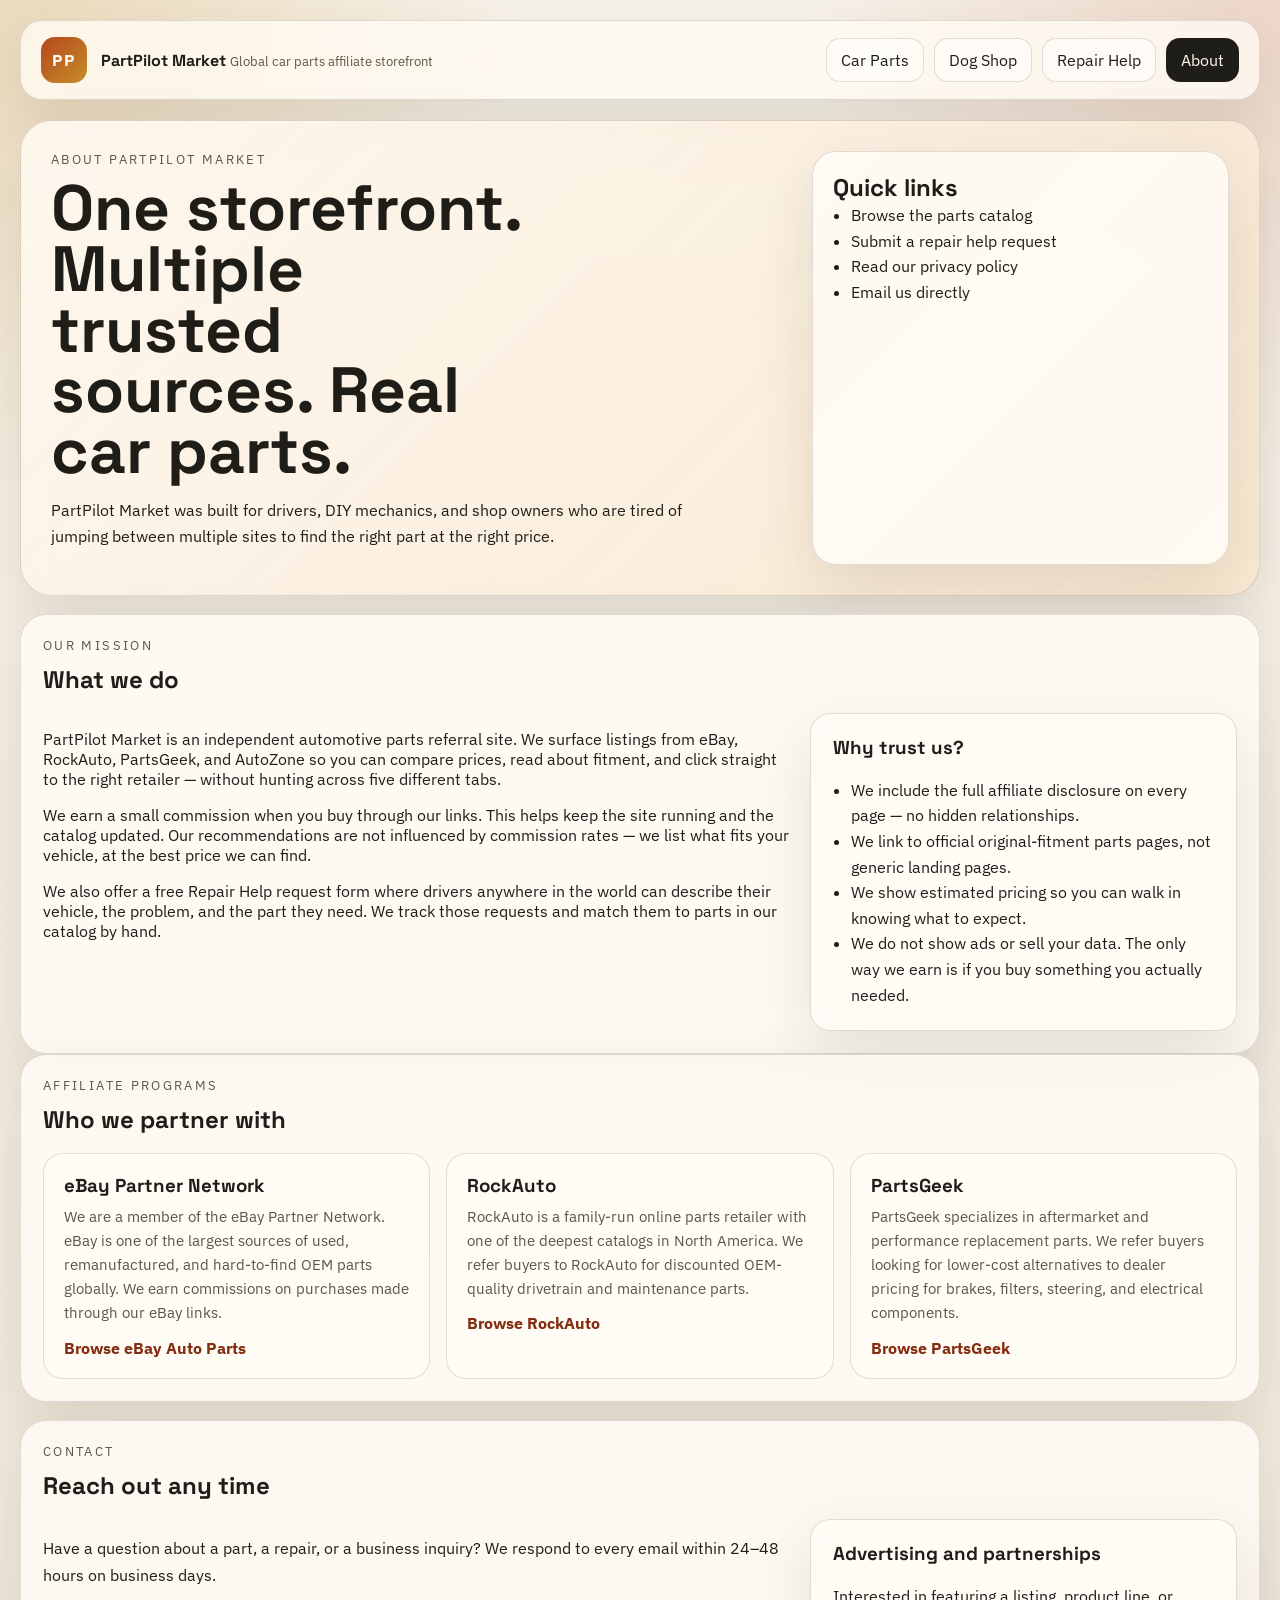
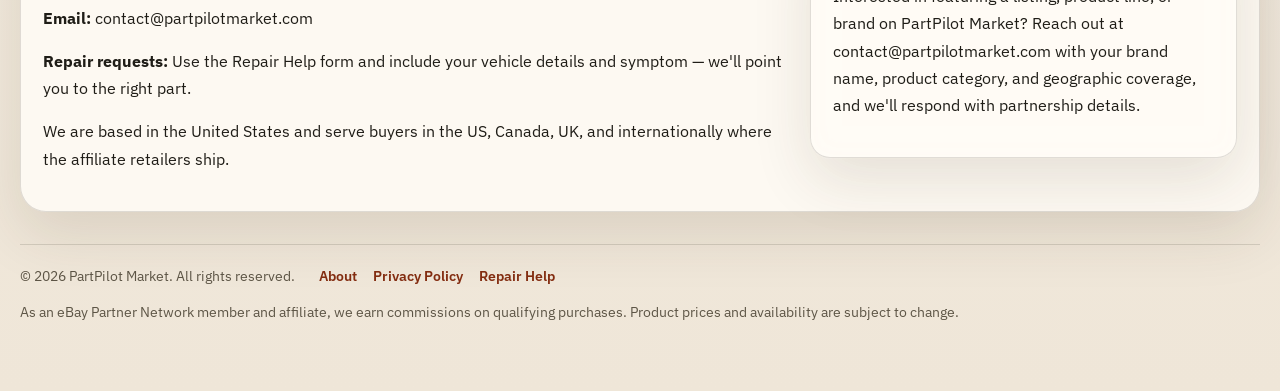
==== about.html @ e7893088 "Initial commit: eBay-only car parts affiliate site" ====
<!doctype html>
<html lang="en">
<head>
  <meta charset="utf-8">
  <meta name="viewport" content="width=device-width, initial-scale=1">
  <title>About – PartPilot Market</title>
  <link rel="preconnect" href="https://fonts.googleapis.com">
  <link rel="preconnect" href="https://fonts.gstatic.com" crossorigin>
  <link href="https://fonts.googleapis.com/css2?family=Space+Grotesk:wght@400;500;700&family=IBM+Plex+Sans:wght@400;500;600&display=swap" rel="stylesheet">
  <link rel="stylesheet" href="styles.css">
</head>
<body data-page="about">
  <div class="site-shell">
    <header class="topbar">
      <a class="brand" href="index.html">
        <span class="brand-mark">PP</span>
        <span>
          <strong>PartPilot Market</strong>
          <small>Global car parts affiliate storefront</small>
        </span>
      </a>
      <nav class="nav">
        <a class="nav-link" href="index.html">Car Parts</a>
        <a class="nav-link" href="dogs.html">Dog Shop</a>
        <a class="nav-link" href="repair-help.html">Repair Help</a>
        <a class="nav-link active" href="about.html">About</a>
      </nav>
    </header>

    <main>
      <section class="hero hero-about">
        <div>
          <p class="eyebrow">About PartPilot Market</p>
          <h1>One storefront. Multiple trusted sources. Real car parts.</h1>
          <p class="hero-copy">PartPilot Market was built for drivers, DIY mechanics, and shop owners who are tired of jumping between multiple sites to find the right part at the right price.</p>
        </div>
        <aside class="hero-panel">
          <h2>Quick links</h2>
          <ul class="check-list">
            <li><a href="index.html">Browse the parts catalog</a></li>
            <li><a href="repair-help.html">Submit a repair help request</a></li>
            <li><a href="privacy.html">Read our privacy policy</a></li>
            <li><a href="mailto:contact@partpilotmarket.com">Email us directly</a></li>
          </ul>
        </aside>
      </section>

      <section class="panel">
        <div class="section-head">
          <div>
            <p class="eyebrow">Our mission</p>
            <h2>What we do</h2>
          </div>
        </div>
        <div class="about-grid">
          <div>
            <p>PartPilot Market is an independent automotive parts referral site. We surface listings from eBay, RockAuto, PartsGeek, and AutoZone so you can compare prices, read about fitment, and click straight to the right retailer — without hunting across five different tabs.</p>
            <p>We earn a small commission when you buy through our links. This helps keep the site running and the catalog updated. Our recommendations are not influenced by commission rates — we list what fits your vehicle, at the best price we can find.</p>
            <p>We also offer a free <a href="repair-help.html">Repair Help request form</a> where drivers anywhere in the world can describe their vehicle, the problem, and the part they need. We track those requests and match them to parts in our catalog by hand.</p>
          </div>
          <aside class="panel about-aside">
            <h3>Why trust us?</h3>
            <ul class="stack-list">
              <li>We include the full affiliate disclosure on every page — no hidden relationships.</li>
              <li>We link to official original-fitment parts pages, not generic landing pages.</li>
              <li>We show estimated pricing so you can walk in knowing what to expect.</li>
              <li>We do not show ads or sell your data. The only way we earn is if you buy something you actually needed.</li>
            </ul>
          </aside>
        </div>
      </section>

      <section class="panel">
        <div class="section-head">
          <div>
            <p class="eyebrow">Affiliate programs</p>
            <h2>Who we partner with</h2>
          </div>
        </div>
        <div class="partner-grid">
          <div class="partner-card">
            <h3>eBay Partner Network</h3>
            <p>We are a member of the eBay Partner Network. eBay is one of the largest sources of used, remanufactured, and hard-to-find OEM parts globally. We earn commissions on purchases made through our eBay links.</p>
            <a class="text-link" href="https://www.ebay.com/b/Auto-Parts-and-Accessories/6028/bn_569479" target="_blank" rel="noreferrer">Browse eBay Auto Parts</a>
          </div>
          <div class="partner-card">
            <h3>RockAuto</h3>
            <p>RockAuto is a family-run online parts retailer with one of the deepest catalogs in North America. We refer buyers to RockAuto for discounted OEM-quality drivetrain and maintenance parts.</p>
            <a class="text-link" href="https://www.rockauto.com" target="_blank" rel="noreferrer">Browse RockAuto</a>
          </div>
          <div class="partner-card">
            <h3>PartsGeek</h3>
            <p>PartsGeek specializes in aftermarket and performance replacement parts. We refer buyers looking for lower-cost alternatives to dealer pricing for brakes, filters, steering, and electrical components.</p>
            <a class="text-link" href="https://www.partsgeek.com" target="_blank" rel="noreferrer">Browse PartsGeek</a>
          </div>
        </div>
      </section>

      <section class="panel contact-panel">
        <div class="section-head">
          <div>
            <p class="eyebrow">Contact</p>
            <h2>Reach out any time</h2>
          </div>
        </div>
        <div class="contact-grid">
          <div>
            <p>Have a question about a part, a repair, or a business inquiry? We respond to every email within 24–48 hours on business days.</p>
            <p><strong>Email:</strong> <a href="mailto:contact@partpilotmarket.com">contact@partpilotmarket.com</a></p>
            <p><strong>Repair requests:</strong> Use the <a href="repair-help.html">Repair Help form</a> and include your vehicle details and symptom — we'll point you to the right part.</p>
            <p>We are based in the United States and serve buyers in the US, Canada, UK, and internationally where the affiliate retailers ship.</p>
          </div>
          <aside class="panel about-aside">
            <h3>Advertising and partnerships</h3>
            <p>Interested in featuring a listing, product line, or brand on PartPilot Market? Reach out at <a href="mailto:contact@partpilotmarket.com">contact@partpilotmarket.com</a> with your brand name, product category, and geographic coverage, and we'll respond with partnership details.</p>
          </aside>
        </div>
      </section>
    </main>

    <footer class="site-footer">
      <div class="footer-inner">
        <span>&copy; 2026 PartPilot Market. All rights reserved.</span>
        <nav class="footer-nav">
          <a href="about.html">About</a>
          <a href="privacy.html">Privacy Policy</a>
          <a href="repair-help.html">Repair Help</a>
        </nav>
        <p class="fine-print footer-disclosure">As an eBay Partner Network member and affiliate, we earn commissions on qualifying purchases. Product prices and availability are subject to change.</p>
      </div>
    </footer>
  </div>
  <script src="app.js"></script>
</body>
</html>
---- styles.css ----
:root {
  --bg: #f3efe6;
  --paper: rgba(255, 252, 246, 0.85);
  --ink: #1f1d17;
  --muted: #5d5546;
  --line: rgba(35, 31, 24, 0.14);
  --accent: #b6461e;
  --accent-deep: #842d11;
  --accent-soft: #f4c5a5;
  --olive: #32422d;
  --gold: #c58f28;
  --shadow: 0 22px 60px rgba(58, 42, 17, 0.12);
}

* {
  box-sizing: border-box;
}

html {
  scroll-behavior: smooth;
}

body {
  margin: 0;
  color: var(--ink);
  font-family: "IBM Plex Sans", sans-serif;
  background:
    radial-gradient(circle at top left, rgba(198, 143, 40, 0.24), transparent 22%),
    radial-gradient(circle at top right, rgba(180, 70, 30, 0.16), transparent 20%),
    linear-gradient(180deg, #f8f3ea 0%, #efe6d8 100%);
}

a {
  color: inherit;
  text-decoration: none;
}

.site-shell {
  width: min(1240px, calc(100% - 32px));
  margin: 0 auto;
  padding: 20px 0 48px;
}

.topbar,
.panel,
.hero {
  backdrop-filter: blur(14px);
}

.topbar {
  display: flex;
  align-items: center;
  justify-content: space-between;
  gap: 16px;
  margin-bottom: 20px;
  padding: 16px 20px;
  background: rgba(255, 250, 242, 0.8);
  border: 1px solid var(--line);
  border-radius: 22px;
  box-shadow: var(--shadow);
}

.brand {
  display: inline-flex;
  align-items: center;
  gap: 14px;
}

.brand strong,
h1,
h2,
h3 {
  font-family: "Space Grotesk", sans-serif;
}

.brand small,
.stat-label,
.eyebrow,
.fine-print {
  color: var(--muted);
}

.brand-mark {
  display: grid;
  place-items: center;
  width: 46px;
  height: 46px;
  border-radius: 14px;
  background: linear-gradient(135deg, var(--accent), var(--gold));
  color: #fff7ef;
  font-weight: 700;
  letter-spacing: 0.04em;
}

.nav {
  display: flex;
  flex-wrap: wrap;
  gap: 10px;
}

.nav-link,
.button,
.pill,
input,
select,
textarea {
  border-radius: 14px;
}

.nav-link {
  padding: 11px 14px;
  border: 1px solid var(--line);
  background: rgba(255, 255, 255, 0.48);
}

.nav-link.active {
  background: var(--ink);
  color: #fff9f0;
}

.hero {
  display: grid;
  grid-template-columns: minmax(0, 1.6fr) minmax(280px, 0.9fr);
  gap: 20px;
  padding: 30px;
  background: linear-gradient(135deg, rgba(255, 249, 241, 0.9), rgba(248, 230, 205, 0.82));
  border: 1px solid var(--line);
  border-radius: 32px;
  box-shadow: var(--shadow);
}

.hero-market {
  margin-bottom: 18px;
}

.hero h1 {
  margin: 0 0 12px;
  font-size: clamp(2.2rem, 5vw, 4.3rem);
  line-height: 0.95;
  max-width: 12ch;
}

.hero-copy,
.section-copy,
.stack-list,
.check-list {
  max-width: 66ch;
  line-height: 1.6;
}

.eyebrow {
  margin: 0 0 10px;
  font-size: 0.82rem;
  letter-spacing: 0.18em;
  text-transform: uppercase;
}

.hero-panel,
.panel {
  background: var(--paper);
  border: 1px solid var(--line);
  box-shadow: var(--shadow);
}

.hero-panel {
  padding: 20px;
  border-radius: 24px;
}

.hero-actions,
.form-actions {
  display: flex;
  flex-wrap: wrap;
  gap: 12px;
  margin-top: 24px;
}

.button {
  display: inline-flex;
  align-items: center;
  justify-content: center;
  min-height: 46px;
  padding: 0 16px;
  border: 1px solid transparent;
  font-weight: 600;
  cursor: pointer;
}

.button-primary {
  background: var(--accent);
  color: #fff8ef;
}

.button-primary:hover {
  background: var(--accent-deep);
}

.button-secondary {
  background: transparent;
  border-color: var(--line);
  color: var(--ink);
}

.panel {
  padding: 22px;
  border-radius: 26px;
}

.stats-panel,
.layout-grid,
.approval-grid,
.network-grid,
.parts-grid,
.request-grid,
.control-grid {
  display: grid;
}

.stats-panel {
  grid-template-columns: repeat(4, minmax(0, 1fr));
  gap: 14px;
  margin: 18px 0;
}

.stats-panel > div {
  padding: 10px 6px;
}

.approval-panel {
  margin-bottom: 18px;
}

.private-panel {
  margin-bottom: 18px;
}

.admin-only[hidden] {
  display: none;
}

.approval-grid {
  grid-template-columns: minmax(0, 1.2fr) minmax(280px, 0.8fr);
  gap: 18px;
  align-items: start;
}

.approval-summary {
  display: grid;
  gap: 12px;
}

.summary-card {
  padding: 16px;
  border: 1px solid var(--line);
  border-radius: 20px;
  background: rgba(255, 255, 255, 0.62);
}

.stat-label {
  display: block;
  margin-bottom: 8px;
  font-size: 0.88rem;
}

.stats-panel strong {
  font-family: "Space Grotesk", sans-serif;
  font-size: 1.7rem;
}

.layout-grid {
  grid-template-columns: minmax(0, 1.35fr) minmax(300px, 0.75fr);
  gap: 18px;
  margin-bottom: 18px;
}

.section-head {
  display: flex;
  align-items: end;
  justify-content: space-between;
  gap: 16px;
  margin-bottom: 18px;
}

.section-head.compact {
  margin-bottom: 12px;
}

.section-head h2,
.hero-panel h2,
.network-card h3,
.part-card h3,
.request-card h3 {
  margin: 0;
}

.control-grid {
  grid-template-columns: repeat(4, minmax(0, 1fr));
  gap: 14px;
}

label {
  display: block;
  font-size: 0.94rem;
  font-weight: 600;
}

input,
select,
textarea {
  width: 100%;
  margin-top: 8px;
  padding: 13px 14px;
  border: 1px solid rgba(49, 36, 18, 0.16);
  background: rgba(255, 255, 255, 0.82);
  color: var(--ink);
  font: inherit;
}

input:focus,
select:focus,
textarea:focus {
  outline: 2px solid rgba(182, 70, 30, 0.2);
  border-color: var(--accent);
}

.network-editor,
.parts-grid,
.network-grid,
.request-grid {
  gap: 16px;
}

.network-editor {
  display: flex;
  flex-direction: column;
}

.network-row,
.network-card,
.part-card,
.request-card {
  border: 1px solid var(--line);
  background: rgba(255, 255, 255, 0.65);
  border-radius: 20px;
}

.network-row {
  display: grid;
  grid-template-columns: minmax(0, 1fr) minmax(180px, 220px);
  align-items: start;
  gap: 14px;
  padding: 14px;
}

.network-fields {
  display: grid;
  gap: 10px;
}

.network-row-actions {
  display: flex;
  flex-wrap: wrap;
  gap: 10px;
  margin-top: 4px;
}

.network-link-input {
  font-size: 0.92rem;
}

.button-tertiary {
  background: rgba(50, 66, 45, 0.08);
  border: 1px solid var(--line);
  color: var(--olive);
}

.button-danger {
  background: rgba(132, 45, 17, 0.1);
  border: 1px solid rgba(132, 45, 17, 0.25);
  color: var(--accent-deep);
}

.status-approved {
  background: rgba(50, 66, 45, 0.12);
}

.status-pending {
  background: rgba(197, 143, 40, 0.18);
}

.status-not-applied {
  background: rgba(182, 70, 30, 0.12);
}

.network-row p,
.network-card p,
.part-card p,
.request-card p,
.request-card ul,
.check-list,
.stack-list {
  margin: 0;
}

.network-grid {
  grid-template-columns: repeat(auto-fit, minmax(200px, 1fr));
}

.network-card,
.part-card,
.request-card {
  padding: 18px;
}

.network-card {
  display: flex;
  flex-direction: column;
  gap: 10px;
}

.pill {
  display: inline-flex;
  align-items: center;
  width: fit-content;
  padding: 6px 10px;
  background: rgba(197, 143, 40, 0.18);
  font-size: 0.8rem;
  font-weight: 700;
  letter-spacing: 0.08em;
  text-transform: uppercase;
}

.parts-grid {
  grid-template-columns: repeat(auto-fit, minmax(260px, 1fr));
}

.part-card {
  display: flex;
  flex-direction: column;
  gap: 14px;
}

.part-card header,
.request-card header {
  display: flex;
  align-items: start;
  justify-content: space-between;
  gap: 12px;
}

.price-row,
.meta-row {
  display: flex;
  flex-wrap: wrap;
  gap: 10px;
}

.price-chip,
.meta-chip {
  padding: 8px 10px;
  background: rgba(50, 66, 45, 0.1);
  border-radius: 999px;
  font-size: 0.9rem;
}

.part-card .button {
  width: 100%;
}

.text-link {
  color: var(--accent-deep);
  font-weight: 700;
}

.repair-layout {
  align-items: start;
}

.repair-form {
  display: grid;
  grid-template-columns: repeat(2, minmax(0, 1fr));
  gap: 14px;
}

.repair-form label:nth-child(7),
.repair-form label:nth-child(8),
.repair-form .form-actions {
  grid-column: 1 / -1;
}

.stack-list,
.check-list {
  padding-left: 18px;
}

.request-grid {
  grid-template-columns: repeat(auto-fit, minmax(280px, 1fr));
}

.request-card ul {
  padding-left: 18px;
}

.fine-print {
  margin-top: 14px;
  font-size: 0.87rem;
}

.empty-state {
  padding: 26px;
  text-align: center;
  border: 1px dashed var(--line);
  border-radius: 20px;
  color: var(--muted);
}

/* ── Disclosure banner ── */
.disclosure-banner {
  margin-bottom: 18px;
  padding: 11px 20px;
  background: rgba(198, 143, 40, 0.12);
  border: 1px solid rgba(198, 143, 40, 0.3);
  border-radius: 14px;
  font-size: 0.87rem;
  color: var(--muted);
  line-height: 1.5;
}

.disclosure-banner p {
  margin: 0;
}

.disclosure-banner a {
  color: var(--accent-deep);
  font-weight: 600;
}

/* ── Site footer ── */
.site-footer {
  margin-top: 32px;
  padding: 22px 0 8px;
  border-top: 1px solid var(--line);
}

.footer-inner {
  display: flex;
  flex-wrap: wrap;
  align-items: flex-start;
  gap: 12px 24px;
  font-size: 0.87rem;
  color: var(--muted);
}

.footer-nav {
  display: flex;
  flex-wrap: wrap;
  gap: 6px 16px;
}

.footer-nav a {
  color: var(--accent-deep);
  font-weight: 600;
}

.footer-disclosure {
  flex-basis: 100%;
  margin-top: 6px;
}

/* ── About & legal pages ── */
.hero-about,
.hero-legal {
  margin-bottom: 18px;
}

.legal-panel {
  max-width: 820px;
}

.legal-body h2 {
  margin: 2em 0 0.5em;
  font-size: 1.2rem;
}

.legal-body h3 {
  margin: 1.4em 0 0.4em;
  font-size: 1rem;
}

.legal-body p,
.legal-body ul {
  margin: 0 0 1em;
  line-height: 1.7;
  max-width: 72ch;
}

.legal-body ul {
  padding-left: 20px;
}

.legal-body a {
  color: var(--accent-deep);
  font-weight: 600;
}

.about-grid,
.contact-grid {
  display: grid;
  grid-template-columns: minmax(0, 1.4fr) minmax(260px, 0.8fr);
  gap: 20px;
  align-items: start;
}

.about-aside {
  border-radius: 20px;
}

.about-aside h3 {
  margin-top: 0;
}

.partner-grid {
  display: grid;
  grid-template-columns: repeat(auto-fit, minmax(240px, 1fr));
  gap: 16px;
  margin-top: 4px;
}

.partner-card {
  padding: 20px;
  background: var(--paper);
  border: 1px solid var(--line);
  border-radius: 20px;
}

.partner-card h3 {
  margin: 0 0 8px;
}

.partner-card p {
  font-size: 0.94rem;
  line-height: 1.6;
  margin: 0 0 12px;
  color: var(--muted);
}

.contact-panel {
  margin-top: 18px;
}

.contact-grid p {
  line-height: 1.7;
}

/* ── Responsive ── */
@media (max-width: 980px) {
  .hero,
  .layout-grid,
  .approval-grid,
  .stats-panel,
  .control-grid,
  .repair-form,
  .about-grid,
  .contact-grid {
    grid-template-columns: 1fr;
  }

  .topbar,
  .section-head,
  .network-row,
  .hero-actions,
  .form-actions {
    align-items: stretch;
  }

  .topbar,
  .section-head,
  .network-row,
  .part-card header,
  .request-card header {
    flex-direction: column;
  }
}
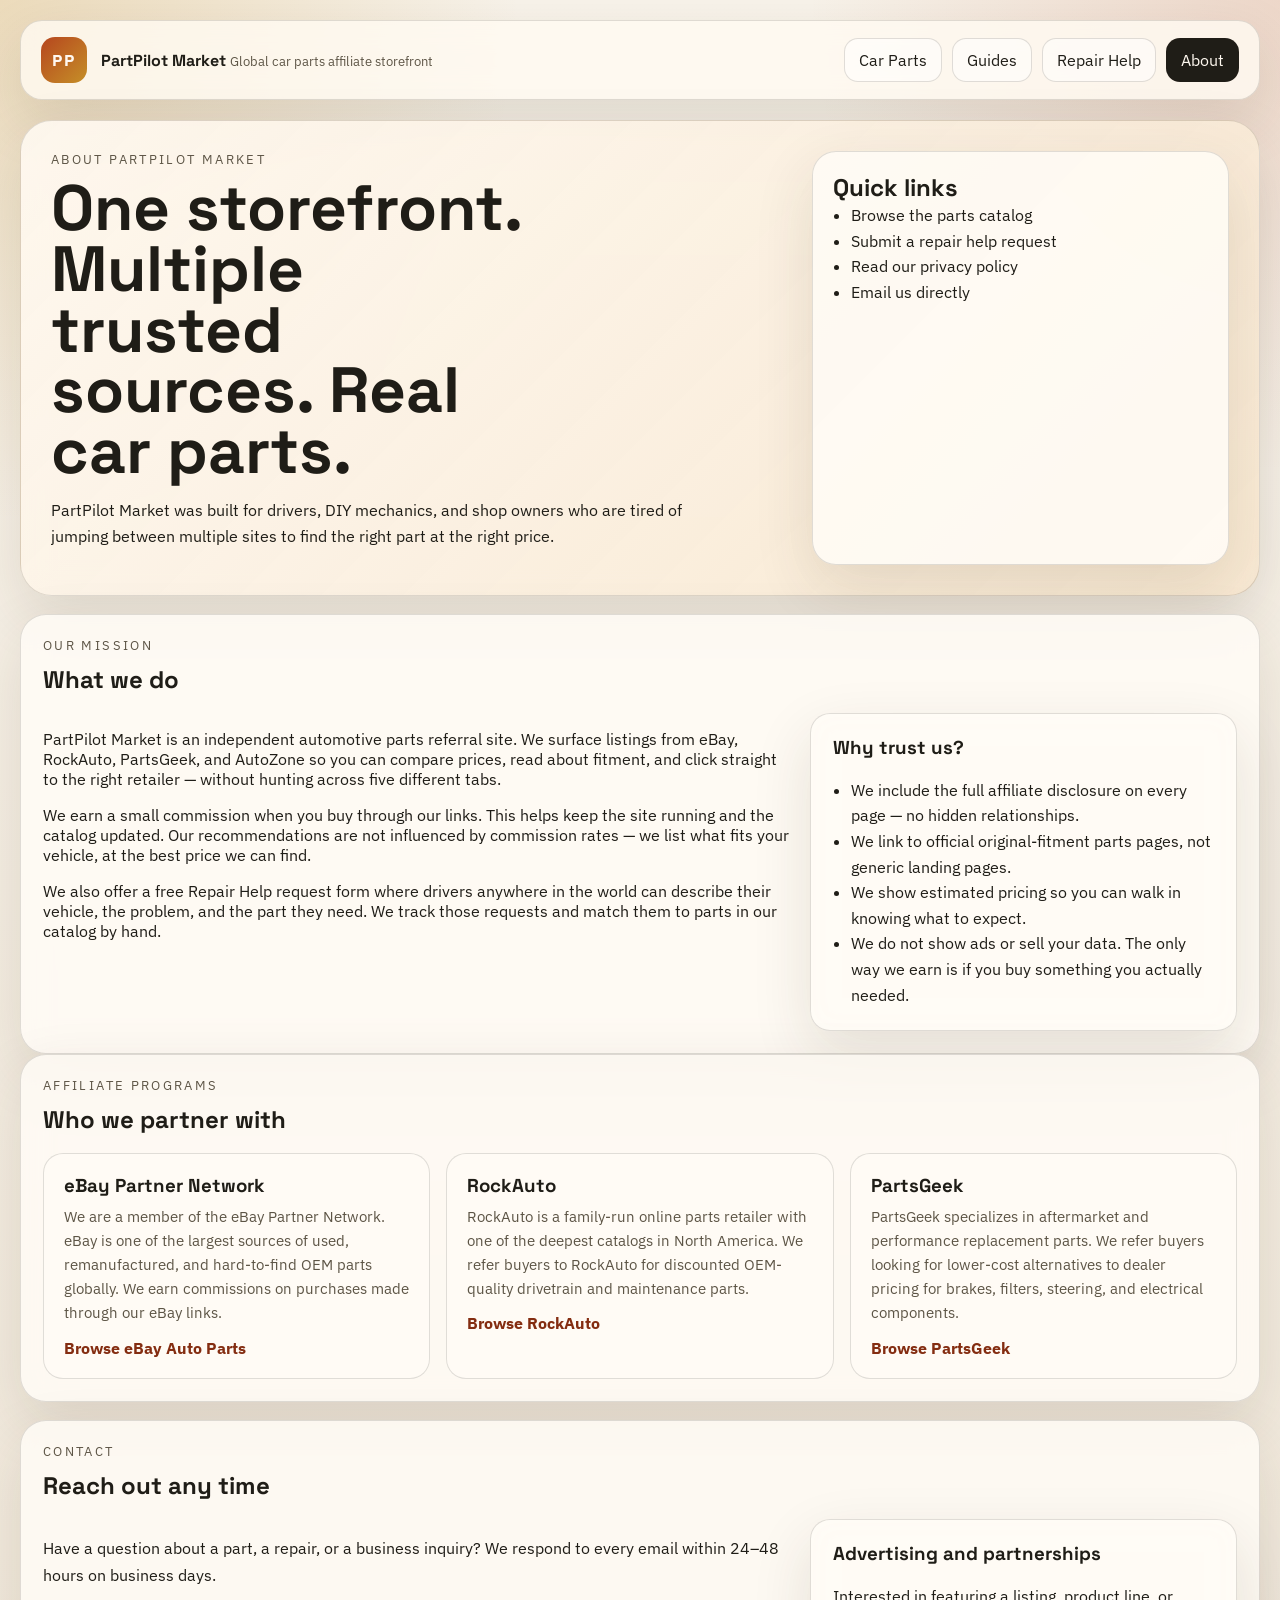
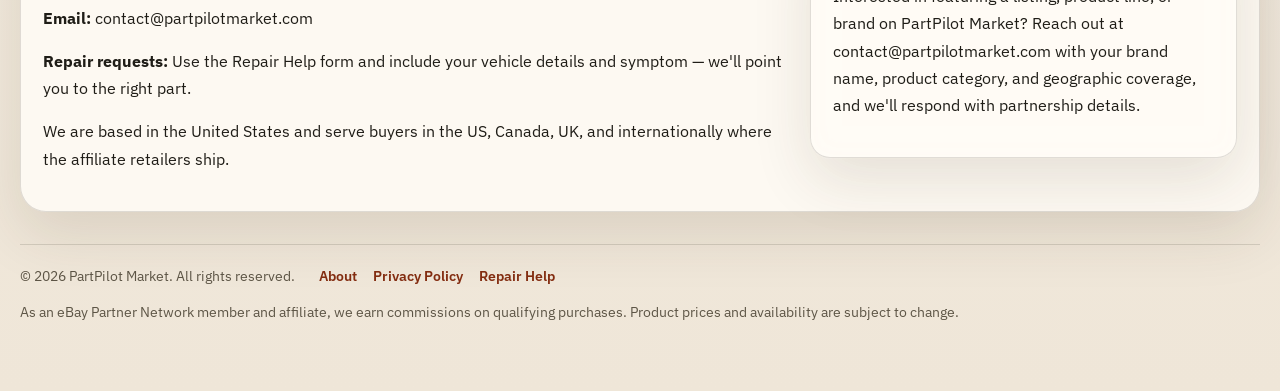
==== commit 167b5523: "chore: auto-publish car guide" ====
--- a/about.html
+++ b/about.html
@@ -21,7 +21,7 @@
       </a>
       <nav class="nav">
         <a class="nav-link" href="index.html">Car Parts</a>
-        <a class="nav-link" href="dogs.html">Dog Shop</a>
+        <a class="nav-link" href="index.html#car-guides">Guides</a>
         <a class="nav-link" href="repair-help.html">Repair Help</a>
         <a class="nav-link active" href="about.html">About</a>
       </nav>
